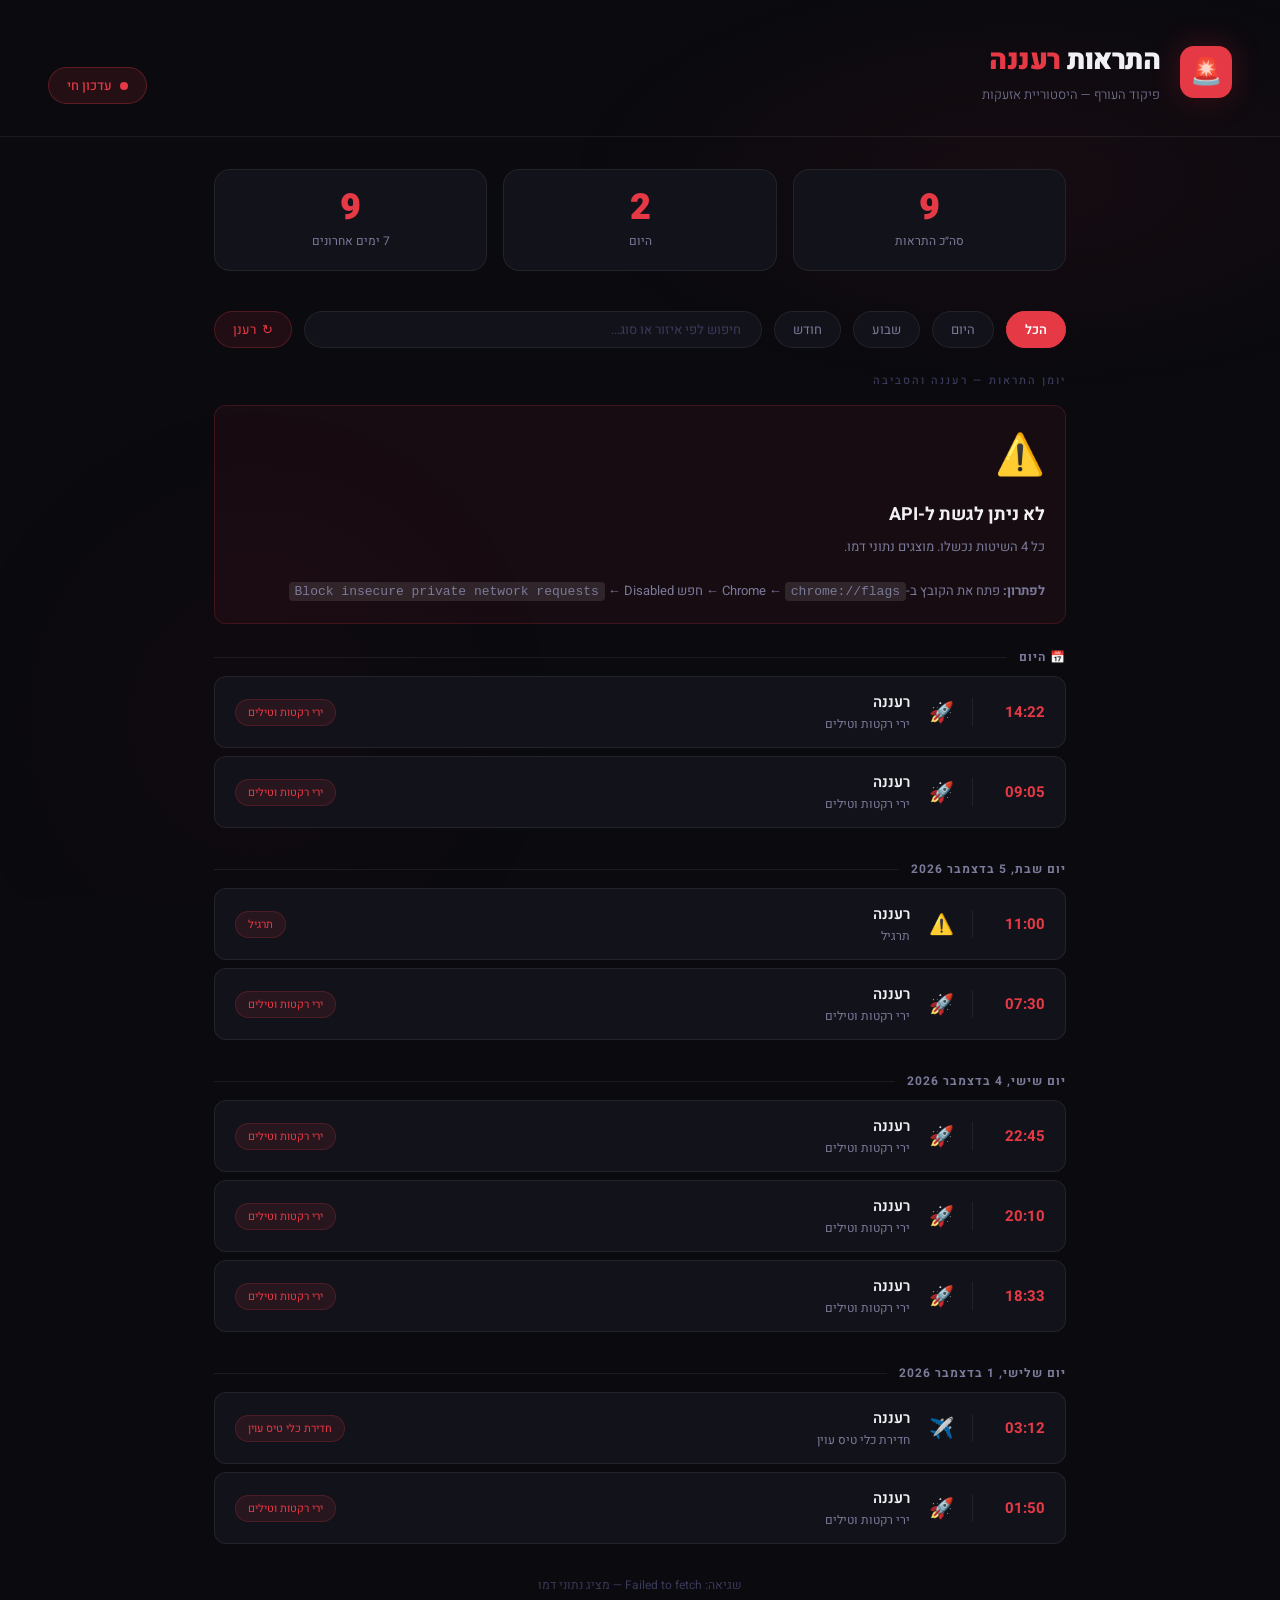
==== index.html @ 7f0c1ad1 "Add files via upload" ====
<!DOCTYPE html>
<html lang="he" dir="rtl">
<head>
  <meta charset="UTF-8">
  <meta name="viewport" content="width=device-width, initial-scale=1.0">
  <title>היסטוריית התראות — רעננה</title>
  <link href="https://fonts.googleapis.com/css2?family=Heebo:wght@300;400;500;700;900&display=swap" rel="stylesheet">
  <style>
    :root {
      --red: #e63946;
      --red-dark: #b5172a;
      --red-glow: rgba(230, 57, 70, 0.25);
      --orange: #f4a261;
      --bg: #0a0a0f;
      --surface: #12121a;
      --surface2: #1a1a26;
      --border: rgba(255,255,255,0.07);
      --text: #f0f0f5;
      --text-muted: #7a7a9a;
      --text-dim: #3a3a5a;
    }

    * { box-sizing: border-box; margin: 0; padding: 0; }

    body {
      font-family: 'Heebo', sans-serif;
      background: var(--bg);
      color: var(--text);
      min-height: 100vh;
      overflow-x: hidden;
    }

    /* Animated background */
    body::before {
      content: '';
      position: fixed;
      inset: 0;
      background:
        radial-gradient(ellipse 60% 40% at 80% 20%, rgba(230,57,70,0.06) 0%, transparent 60%),
        radial-gradient(ellipse 40% 60% at 20% 80%, rgba(180,30,50,0.04) 0%, transparent 60%);
      pointer-events: none;
      z-index: 0;
    }

    header {
      position: relative;
      z-index: 1;
      padding: 40px 48px 32px;
      border-bottom: 1px solid var(--border);
      display: flex;
      align-items: flex-end;
      justify-content: space-between;
      flex-wrap: wrap;
      gap: 20px;
    }

    .header-left {
      display: flex;
      align-items: center;
      gap: 20px;
    }

    .siren-icon {
      width: 52px;
      height: 52px;
      background: var(--red);
      border-radius: 14px;
      display: flex;
      align-items: center;
      justify-content: center;
      font-size: 26px;
      box-shadow: 0 0 30px var(--red-glow), 0 4px 16px rgba(0,0,0,0.4);
      animation: pulseIcon 3s ease-in-out infinite;
    }

    @keyframes pulseIcon {
      0%, 100% { box-shadow: 0 0 30px var(--red-glow), 0 4px 16px rgba(0,0,0,0.4); }
      50% { box-shadow: 0 0 50px rgba(230,57,70,0.5), 0 4px 16px rgba(0,0,0,0.4); }
    }

    h1 {
      font-size: 28px;
      font-weight: 900;
      letter-spacing: -0.5px;
    }

    h1 span {
      color: var(--red);
    }

    .subtitle {
      font-size: 13px;
      color: var(--text-muted);
      font-weight: 300;
      margin-top: 4px;
    }

    .live-badge {
      display: flex;
      align-items: center;
      gap: 8px;
      background: rgba(230,57,70,0.12);
      border: 1px solid rgba(230,57,70,0.3);
      border-radius: 50px;
      padding: 8px 18px;
      font-size: 13px;
      font-weight: 500;
      color: var(--red);
    }

    .live-dot {
      width: 8px;
      height: 8px;
      background: var(--red);
      border-radius: 50%;
      animation: blink 1.4s infinite;
    }

    @keyframes blink {
      0%, 100% { opacity: 1; }
      50% { opacity: 0.2; }
    }

    .main {
      position: relative;
      z-index: 1;
      max-width: 900px;
      margin: 0 auto;
      padding: 32px 24px 80px;
    }

    /* Stats bar */
    .stats-bar {
      display: grid;
      grid-template-columns: repeat(3, 1fr);
      gap: 16px;
      margin-bottom: 40px;
    }

    .stat-card {
      background: var(--surface);
      border: 1px solid var(--border);
      border-radius: 16px;
      padding: 20px 24px;
      text-align: center;
      transition: border-color 0.2s;
    }

    .stat-card:hover { border-color: rgba(230,57,70,0.3); }

    .stat-number {
      font-size: 36px;
      font-weight: 900;
      color: var(--red);
      line-height: 1;
      font-variant-numeric: tabular-nums;
    }

    .stat-label {
      font-size: 12px;
      color: var(--text-muted);
      margin-top: 6px;
      font-weight: 400;
    }

    /* Filter bar */
    .filter-bar {
      display: flex;
      align-items: center;
      gap: 12px;
      margin-bottom: 24px;
      flex-wrap: wrap;
    }

    .filter-btn {
      background: var(--surface);
      border: 1px solid var(--border);
      color: var(--text-muted);
      border-radius: 50px;
      padding: 8px 18px;
      font-size: 13px;
      font-family: 'Heebo', sans-serif;
      cursor: pointer;
      transition: all 0.2s;
    }

    .filter-btn:hover { border-color: var(--red); color: var(--text); }
    .filter-btn.active { background: var(--red); border-color: var(--red); color: white; font-weight: 600; }

    .search-input {
      background: var(--surface);
      border: 1px solid var(--border);
      color: var(--text);
      border-radius: 50px;
      padding: 8px 20px;
      font-size: 13px;
      font-family: 'Heebo', sans-serif;
      outline: none;
      transition: border-color 0.2s;
      flex: 1;
      min-width: 160px;
    }

    .search-input:focus { border-color: rgba(230,57,70,0.5); }
    .search-input::placeholder { color: var(--text-dim); }

    /* Refresh button */
    .refresh-btn {
      background: rgba(230,57,70,0.1);
      border: 1px solid rgba(230,57,70,0.25);
      color: var(--red);
      border-radius: 50px;
      padding: 8px 18px;
      font-size: 13px;
      font-family: 'Heebo', sans-serif;
      cursor: pointer;
      transition: all 0.2s;
      display: flex;
      align-items: center;
      gap: 6px;
    }

    .refresh-btn:hover { background: rgba(230,57,70,0.2); }
    .refresh-btn.spinning .spin-icon { animation: spin 0.8s linear infinite; }
    @keyframes spin { to { transform: rotate(360deg); } }

    /* Alert list */
    .alerts-section-title {
      font-size: 11px;
      letter-spacing: 2px;
      text-transform: uppercase;
      color: var(--text-dim);
      margin-bottom: 16px;
      font-weight: 500;
    }

    .date-group {
      margin-bottom: 32px;
    }

    .date-header {
      font-size: 12px;
      font-weight: 700;
      color: var(--text-muted);
      letter-spacing: 1px;
      margin-bottom: 10px;
      display: flex;
      align-items: center;
      gap: 12px;
    }

    .date-header::after {
      content: '';
      flex: 1;
      height: 1px;
      background: var(--border);
    }

    .alert-row {
      background: var(--surface);
      border: 1px solid var(--border);
      border-radius: 12px;
      padding: 14px 20px;
      margin-bottom: 8px;
      display: flex;
      align-items: center;
      gap: 16px;
      transition: all 0.2s;
      animation: slideIn 0.35s ease both;
    }

    @keyframes slideIn {
      from { opacity: 0; transform: translateY(10px); }
      to   { opacity: 1; transform: translateY(0); }
    }

    .alert-row:hover {
      border-color: rgba(230,57,70,0.25);
      background: var(--surface2);
      transform: translateX(-2px);
    }

    .alert-time {
      font-size: 15px;
      font-weight: 700;
      color: var(--red);
      font-variant-numeric: tabular-nums;
      min-width: 56px;
    }

    .alert-divider {
      width: 1px;
      height: 28px;
      background: var(--border);
    }

    .alert-cat-icon {
      font-size: 20px;
      width: 30px;
      text-align: center;
    }

    .alert-info { flex: 1; }

    .alert-area {
      font-size: 15px;
      font-weight: 600;
      color: var(--text);
    }

    .alert-type {
      font-size: 12px;
      color: var(--text-muted);
      margin-top: 2px;
    }

    .alert-pill {
      font-size: 11px;
      padding: 4px 12px;
      border-radius: 50px;
      background: rgba(230,57,70,0.1);
      color: var(--red);
      border: 1px solid rgba(230,57,70,0.2);
      white-space: nowrap;
    }

    /* Loading & empty states */
    .loading-state, .empty-state, .error-state {
      text-align: center;
      padding: 80px 20px;
      color: var(--text-muted);
    }

    .loading-ring {
      width: 48px;
      height: 48px;
      border: 3px solid var(--border);
      border-top-color: var(--red);
      border-radius: 50%;
      animation: spin 0.8s linear infinite;
      margin: 0 auto 20px;
    }

    .loading-state p { font-size: 14px; color: var(--text-muted); }

    .empty-icon { font-size: 48px; margin-bottom: 16px; }
    .empty-state h3 { font-size: 18px; color: var(--text); margin-bottom: 8px; }
    .empty-state p { font-size: 14px; }

    .error-icon { font-size: 40px; margin-bottom: 16px; }
    .error-state h3 { font-size: 18px; color: var(--text); margin-bottom: 8px; }
    .error-state p { font-size: 13px; }

    /* Last update */
    .last-update {
      font-size: 12px;
      color: var(--text-dim);
      text-align: center;
      margin-top: 32px;
    }

    @media (max-width: 600px) {
      header { padding: 24px 20px; }
      .stats-bar { grid-template-columns: repeat(3, 1fr); gap: 10px; }
      .stat-number { font-size: 26px; }
    }
  </style>
</head>
<body>

<header>
  <div class="header-left">
    <div class="siren-icon">🚨</div>
    <div>
      <h1>התראות <span>רעננה</span></h1>
      <div class="subtitle">פיקוד העורף — היסטוריית אזעקות</div>
    </div>
  </div>
  <div class="live-badge">
    <div class="live-dot"></div>
    עדכון חי
  </div>
</header>

<div class="main">

  <div class="stats-bar" id="statsBar">
    <div class="stat-card">
      <div class="stat-number" id="totalCount">—</div>
      <div class="stat-label">סה״כ התראות</div>
    </div>
    <div class="stat-card">
      <div class="stat-number" id="todayCount">—</div>
      <div class="stat-label">היום</div>
    </div>
    <div class="stat-card">
      <div class="stat-number" id="weekCount">—</div>
      <div class="stat-label">7 ימים אחרונים</div>
    </div>
  </div>

  <div class="filter-bar">
    <button class="filter-btn active" onclick="setFilter('all', this)">הכל</button>
    <button class="filter-btn" onclick="setFilter('היום', this)">היום</button>
    <button class="filter-btn" onclick="setFilter('שבוע', this)">שבוע</button>
    <button class="filter-btn" onclick="setFilter('חודש', this)">חודש</button>
    <input class="search-input" type="text" id="searchInput" placeholder="חיפוש לפי איזור או סוג..." oninput="renderAlerts()">
    <button class="refresh-btn" id="refreshBtn" onclick="loadAlerts()">
      <span class="spin-icon">↻</span> רענן
    </button>
  </div>

  <div class="alerts-section-title">יומן התראות — רעננה והסביבה</div>

  <div id="alertsContainer">
    <div class="loading-state">
      <div class="loading-ring"></div>
      <p>טוען היסטוריית התראות...</p>
    </div>
  </div>

  <div class="last-update" id="lastUpdate"></div>

</div>

<script>
  const CITY_NAMES = ['רעננה'];
  let allAlerts = [];
  let activeFilter = 'all';

  const CAT_MAP = {
    1: { icon: '🚀', label: 'ירי רקטות וטילים' },
    2: { icon: '✈️', label: 'חדירת כלי טיס עוין' },
    3: { icon: '📡', label: 'אירוע רדיולוגי' },
    4: { icon: '☢️', label: 'חומרים מסוכנים' },
    5: { icon: '🌊', label: 'צונאמי' },
    6: { icon: '🌍', label: 'רעידת אדמה' },
    7: { icon: '🔫', label: 'חדירת מחבלים' },
    13: { icon: '🚀', label: 'ירי בלתי קונבנציונלי' },
    101: { icon: '⚠️', label: 'תרגיל' },
  };

  function getCatInfo(cat) {
    return CAT_MAP[cat] || { icon: '🔔', label: 'התרעה' };
  }

  function parseDate(dateStr) {
    // format: "dd.mm.yyyy" or ISO
    if (!dateStr) return null;
    if (dateStr.includes('T')) return new Date(dateStr);
    const [d, m, y] = dateStr.split('.');
    if (!d || !m || !y) return null;
    return new Date(`${y}-${m.padStart(2,'0')}-${d.padStart(2,'0')}`);
  }

  function formatHebrewDate(dateStr) {
    const d = parseDate(dateStr);
    if (!d) return dateStr;
    return d.toLocaleDateString('he-IL', { weekday: 'long', year: 'numeric', month: 'long', day: 'numeric' });
  }

  function isToday(dateStr) {
    const d = parseDate(dateStr);
    if (!d) return false;
    const now = new Date();
    return d.toDateString() === now.toDateString();
  }

  function isThisWeek(dateStr) {
    const d = parseDate(dateStr);
    if (!d) return false;
    const now = new Date();
    return (now - d) <= 7 * 24 * 60 * 60 * 1000;
  }

  function isThisMonth(dateStr) {
    const d = parseDate(dateStr);
    if (!d) return false;
    const now = new Date();
    return (now - d) <= 30 * 24 * 60 * 60 * 1000;
  }

  function setFilter(f, btn) {
    activeFilter = f;
    document.querySelectorAll('.filter-btn').forEach(b => b.classList.remove('active'));
    btn.classList.add('active');
    renderAlerts();
  }

  function getFilteredAlerts() {
    const search = document.getElementById('searchInput').value.trim().toLowerCase();
    return allAlerts.filter(a => {
      const matchCity = CITY_NAMES.some(c => (a.data || '').includes(c));
      if (!matchCity) return false;

      if (activeFilter === 'היום' && !isToday(a.date)) return false;
      if (activeFilter === 'שבוע' && !isThisWeek(a.date)) return false;
      if (activeFilter === 'חודש' && !isThisMonth(a.date)) return false;

      if (search) {
        const hay = ((a.data || '') + (a.title || '') + (a.date || '') + (a.time || '')).toLowerCase();
        if (!hay.includes(search)) return false;
      }

      return true;
    });
  }

  function renderAlerts() {
    const container = document.getElementById('alertsContainer');
    const filtered = getFilteredAlerts();

    if (filtered.length === 0) {
      container.innerHTML = `
        <div class="empty-state">
          <div class="empty-icon">🛡️</div>
          <h3>אין התראות</h3>
          <p>לא נמצאו התראות לרעננה בטווח הזמן הנבחר</p>
        </div>`;
      return;
    }

    // Group by date
    const groups = {};
    filtered.forEach(a => {
      const key = a.date || 'לא ידוע';
      if (!groups[key]) groups[key] = [];
      groups[key].push(a);
    });

    // Sort dates descending
    const sortedDates = Object.keys(groups).sort((a, b) => {
      const da = parseDate(a), db = parseDate(b);
      if (!da || !db) return 0;
      return db - da;
    });

    let html = '';
    sortedDates.forEach((dateKey, di) => {
      const label = isToday(dateKey) ? '📅 היום' : formatHebrewDate(dateKey);
      html += `<div class="date-group">
        <div class="date-header">${label}</div>`;

      groups[dateKey]
        .sort((a, b) => (b.time || '').localeCompare(a.time || ''))
        .forEach((alert, i) => {
          const cat = getCatInfo(alert.cat);
          const delay = (di * 3 + i) * 0.04;
          html += `
          <div class="alert-row" style="animation-delay:${delay}s">
            <div class="alert-time">${alert.time || '--:--'}</div>
            <div class="alert-divider"></div>
            <div class="alert-cat-icon">${cat.icon}</div>
            <div class="alert-info">
              <div class="alert-area">${alert.data || 'לא ידוע'}</div>
              <div class="alert-type">${alert.title || cat.label}</div>
            </div>
            <div class="alert-pill">${cat.label}</div>
          </div>`;
        });

      html += '</div>';
    });

    container.innerHTML = html;
  }

  function updateStats() {
    const raananaAlerts = allAlerts.filter(a =>
      CITY_NAMES.some(c => (a.data || '').includes(c))
    );

    document.getElementById('totalCount').textContent = raananaAlerts.length;
    document.getElementById('todayCount').textContent = raananaAlerts.filter(a => isToday(a.date)).length;
    document.getElementById('weekCount').textContent = raananaAlerts.filter(a => isThisWeek(a.date)).length;
  }

  async function loadAlerts() {
    const btn = document.getElementById('refreshBtn');
    btn.classList.add('spinning');
    document.getElementById('alertsContainer').innerHTML = `
      <div class="loading-state">
        <div class="loading-ring"></div>
        <p>טוען היסטוריית התראות...</p>
      </div>`;

    const OREF_URL = 'https://www.oref.org.il/WarningMessages/History/AlertsHistory.json';

    // Try multiple strategies to fetch the data
    const strategies = [
      // Strategy 1: Direct with correct Referer (works when opened as local file in Israel)
      () => fetch(OREF_URL, {
        method: 'GET',
        headers: {
          'Referer': 'https://www.oref.org.il/',
          'X-Requested-With': 'XMLHttpRequest',
          'Accept': 'application/json, text/plain, */*'
        }
      }),
      // Strategy 2: allorigins.win proxy
      () => fetch(`https://api.allorigins.win/raw?url=${encodeURIComponent(OREF_URL)}`),
      // Strategy 3: corsproxy.io
      () => fetch(`https://corsproxy.io/?${encodeURIComponent(OREF_URL)}`),
      // Strategy 4: cors-anywhere (may require activation)
      () => fetch(`https://cors-anywhere.herokuapp.com/${OREF_URL}`, {
        headers: { 'X-Requested-With': 'XMLHttpRequest' }
      }),
    ];

    let success = false;
    let lastErr = null;

    for (let i = 0; i < strategies.length; i++) {
      try {
        document.getElementById('lastUpdate').textContent = `מנסה שיטה ${i + 1} מתוך ${strategies.length}...`;
        const resp = await strategies[i]();
        if (!resp.ok) throw new Error(`HTTP ${resp.status}`);
        const data = await resp.json();

        if (Array.isArray(data) && data.length > 0) {
          allAlerts = data;
        } else if (data && Array.isArray(data.alerts)) {
          allAlerts = data.alerts;
        } else if (Array.isArray(data) && data.length === 0) {
          allAlerts = []; // valid empty response
        } else {
          throw new Error('תבנית נתונים לא צפויה');
        }

        updateStats();
        renderAlerts();
        const now = new Date();
        document.getElementById('lastUpdate').textContent =
          `✅ עדכון אחרון: ${now.toLocaleTimeString('he-IL')} (שיטה ${i + 1})`;
        success = true;
        break;
      } catch (err) {
        lastErr = err;
        console.warn(`Strategy ${i + 1} failed:`, err.message);
      }
    }

    if (!success) {
      allAlerts = getDemoData();
      updateStats();
      renderAlerts();

      document.getElementById('alertsContainer').insertAdjacentHTML('afterbegin', `
        <div class="error-state" style="background:rgba(230,57,70,0.06);border:1px solid rgba(230,57,70,0.2);border-radius:12px;padding:20px;margin-bottom:24px;text-align:right;">
          <div class="error-icon">⚠️</div>
          <h3>לא ניתן לגשת ל-API</h3>
          <p style="margin-top:8px;font-size:13px;line-height:1.7">
            כל 4 השיטות נכשלו. מוצגים נתוני דמו.<br><br>
            <strong>לפתרון:</strong> פתח את הקובץ ב-Chrome ←
            <code style="background:rgba(255,255,255,0.1);padding:2px 6px;border-radius:4px">chrome://flags</code>
            ← חפש <code style="background:rgba(255,255,255,0.1);padding:2px 6px;border-radius:4px">Block insecure private network requests</code>
            ← Disabled
          </p>
        </div>`);

      document.getElementById('lastUpdate').textContent = `שגיאה: ${lastErr?.message || 'לא ידוע'} — מציג נתוני דמו`;
    }

    btn.classList.remove('spinning');
  }

  function getDemoData() {
    const today = new Date();
    const fmt = (d) => `${String(d.getDate()).padStart(2,'0')}.${String(d.getMonth()+1).padStart(2,'0')}.${d.getFullYear()}`;
    const yesterday = new Date(today); yesterday.setDate(today.getDate()-1);
    const twoDaysAgo = new Date(today); twoDaysAgo.setDate(today.getDate()-2);
    const fiveDaysAgo = new Date(today); fiveDaysAgo.setDate(today.getDate()-5);

    return [
      { data: 'רעננה', title: 'ירי רקטות וטילים', date: fmt(today), time: '14:22', cat: 1 },
      { data: 'רעננה', title: 'ירי רקטות וטילים', date: fmt(today), time: '09:05', cat: 1 },
      { data: 'רעננה', title: 'תרגיל', date: fmt(yesterday), time: '11:00', cat: 101 },
      { data: 'רעננה', title: 'ירי רקטות וטילים', date: fmt(yesterday), time: '07:30', cat: 1 },
      { data: 'רעננה', title: 'ירי רקטות וטילים', date: fmt(twoDaysAgo), time: '22:45', cat: 1 },
      { data: 'רעננה', title: 'ירי רקטות וטילים', date: fmt(twoDaysAgo), time: '20:10', cat: 1 },
      { data: 'רעננה', title: 'ירי רקטות וטילים', date: fmt(twoDaysAgo), time: '18:33', cat: 1 },
      { data: 'רעננה', title: 'חדירת כלי טיס עוין', date: fmt(fiveDaysAgo), time: '03:12', cat: 2 },
      { data: 'רעננה', title: 'ירי רקטות וטילים', date: fmt(fiveDaysAgo), time: '01:50', cat: 1 },
    ];
  }

  // Auto-refresh every 60 seconds
  loadAlerts();
  setInterval(loadAlerts, 60000);
</script>
</body>
</html>
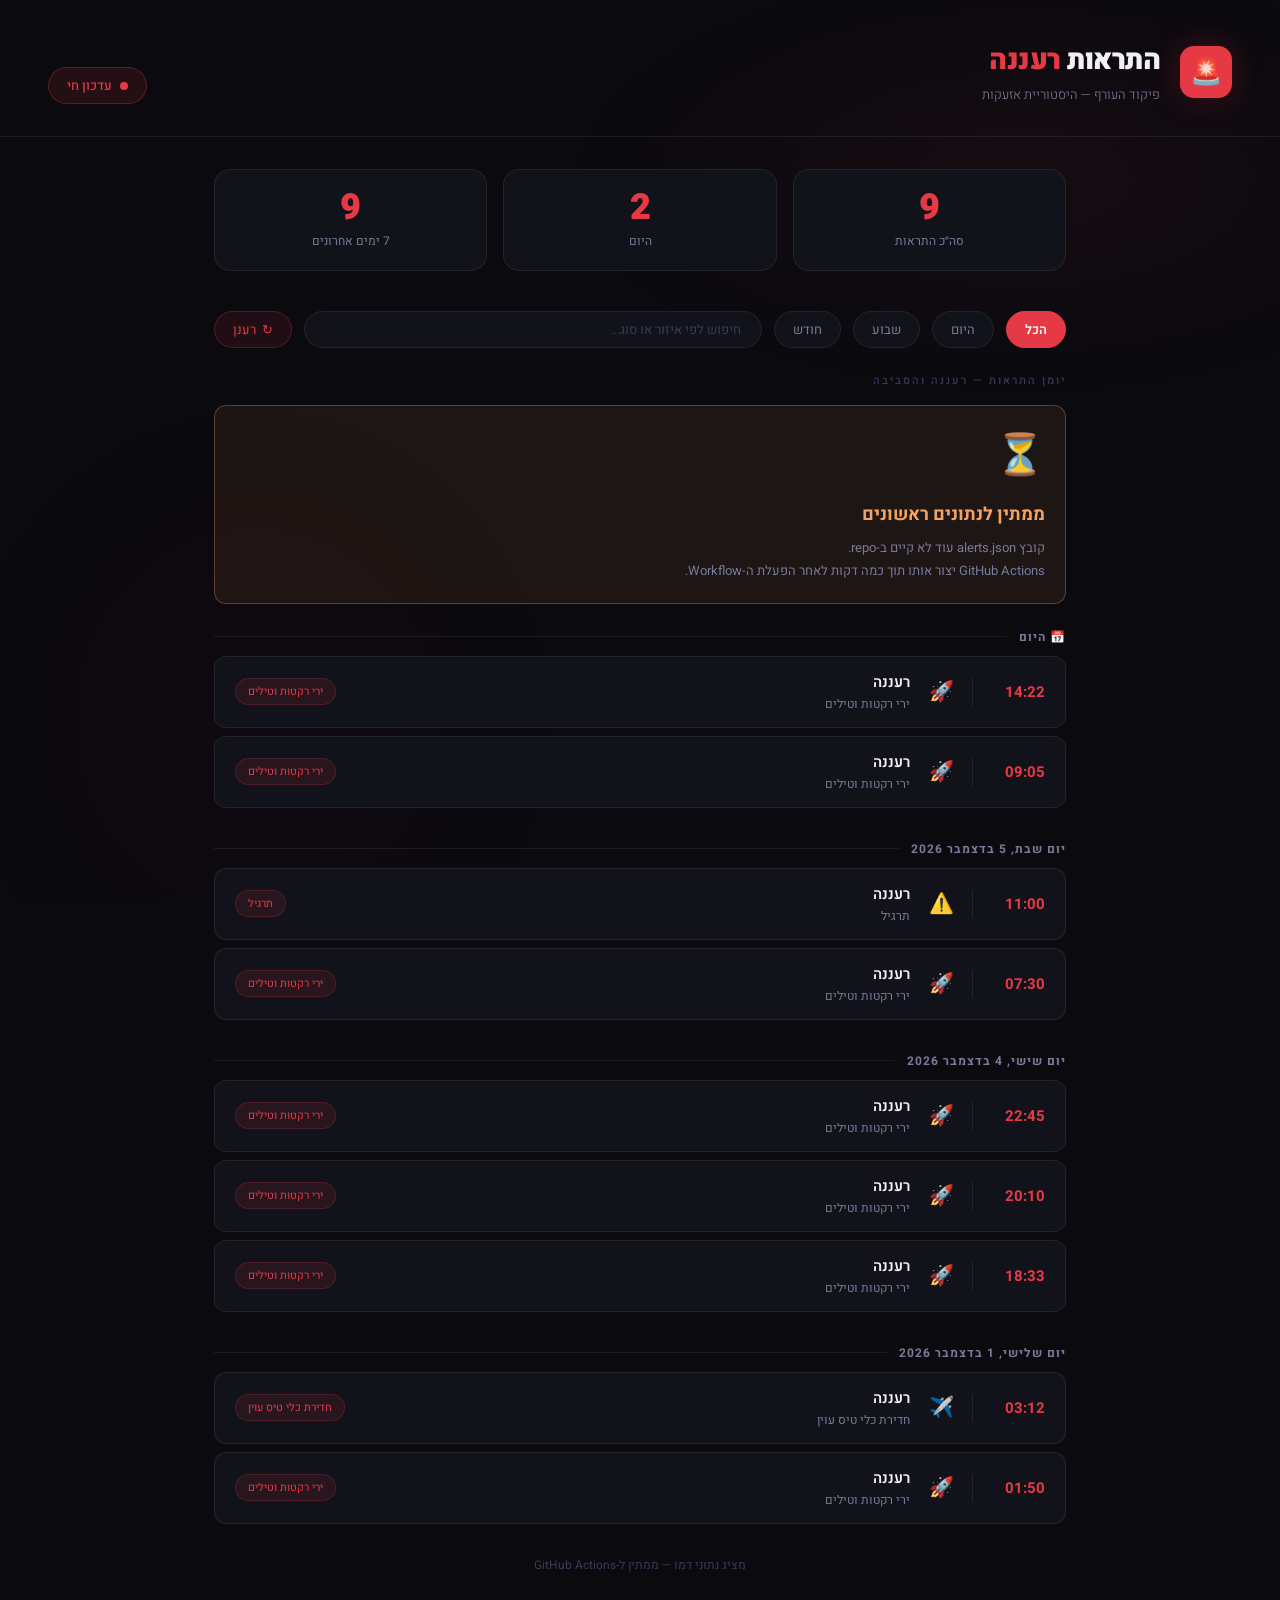
==== commit 2868f0f0: "Add files via upload" ====
--- a/index.html
+++ b/index.html
@@ -584,84 +584,43 @@
         <p>טוען היסטוריית התראות...</p>
       </div>`;
 
-    const OREF_URL = 'https://www.oref.org.il/WarningMessages/History/AlertsHistory.json';
-
-    // Try multiple strategies to fetch the data
-    const strategies = [
-      // Strategy 1: Direct with correct Referer (works when opened as local file in Israel)
-      () => fetch(OREF_URL, {
-        method: 'GET',
-        headers: {
-          'Referer': 'https://www.oref.org.il/',
-          'X-Requested-With': 'XMLHttpRequest',
-          'Accept': 'application/json, text/plain, */*'
-        }
-      }),
-      // Strategy 2: allorigins.win proxy
-      () => fetch(`https://api.allorigins.win/raw?url=${encodeURIComponent(OREF_URL)}`),
-      // Strategy 3: corsproxy.io
-      () => fetch(`https://corsproxy.io/?${encodeURIComponent(OREF_URL)}`),
-      // Strategy 4: cors-anywhere (may require activation)
-      () => fetch(`https://cors-anywhere.herokuapp.com/${OREF_URL}`, {
-        headers: { 'X-Requested-With': 'XMLHttpRequest' }
-      }),
-    ];
-
-    let success = false;
-    let lastErr = null;
-
-    for (let i = 0; i < strategies.length; i++) {
-      try {
-        document.getElementById('lastUpdate').textContent = `מנסה שיטה ${i + 1} מתוך ${strategies.length}...`;
-        const resp = await strategies[i]();
-        if (!resp.ok) throw new Error(`HTTP ${resp.status}`);
-        const data = await resp.json();
-
-        if (Array.isArray(data) && data.length > 0) {
-          allAlerts = data;
-        } else if (data && Array.isArray(data.alerts)) {
-          allAlerts = data.alerts;
-        } else if (Array.isArray(data) && data.length === 0) {
-          allAlerts = []; // valid empty response
-        } else {
-          throw new Error('תבנית נתונים לא צפויה');
-        }
-
-        updateStats();
-        renderAlerts();
-        const now = new Date();
-        document.getElementById('lastUpdate').textContent =
-          `✅ עדכון אחרון: ${now.toLocaleTimeString('he-IL')} (שיטה ${i + 1})`;
-        success = true;
-        break;
-      } catch (err) {
-        lastErr = err;
-        console.warn(`Strategy ${i + 1} failed:`, err.message);
+    try {
+      // Fetch alerts.json from same repo — populated every 5min by GitHub Actions
+      const resp = await fetch('./alerts.json?t=' + Date.now());
+      if (!resp.ok) throw new Error(`HTTP ${resp.status}`);
+      const data = await resp.json();
+
+      if (Array.isArray(data)) {
+        allAlerts = data;
+      } else if (data && Array.isArray(data.alerts)) {
+        allAlerts = data.alerts;
+      } else {
+        throw new Error('תבנית נתונים לא צפויה');
       }
-    }
-
-    if (!success) {
+
+      updateStats();
+      renderAlerts();
+      const now = new Date();
+      document.getElementById('lastUpdate').textContent =
+        `✅ עדכון אחרון: ${now.toLocaleTimeString('he-IL')}`;
+
+    } catch (err) {
       allAlerts = getDemoData();
       updateStats();
       renderAlerts();
-
       document.getElementById('alertsContainer').insertAdjacentHTML('afterbegin', `
-        <div class="error-state" style="background:rgba(230,57,70,0.06);border:1px solid rgba(230,57,70,0.2);border-radius:12px;padding:20px;margin-bottom:24px;text-align:right;">
-          <div class="error-icon">⚠️</div>
-          <h3>לא ניתן לגשת ל-API</h3>
-          <p style="margin-top:8px;font-size:13px;line-height:1.7">
-            כל 4 השיטות נכשלו. מוצגים נתוני דמו.<br><br>
-            <strong>לפתרון:</strong> פתח את הקובץ ב-Chrome ←
-            <code style="background:rgba(255,255,255,0.1);padding:2px 6px;border-radius:4px">chrome://flags</code>
-            ← חפש <code style="background:rgba(255,255,255,0.1);padding:2px 6px;border-radius:4px">Block insecure private network requests</code>
-            ← Disabled
+        <div class="error-state" style="background:rgba(244,162,97,0.08);border:1px solid rgba(244,162,97,0.3);border-radius:12px;padding:20px;margin-bottom:24px;text-align:right;">
+          <div class="error-icon">⏳</div>
+          <h3 style="color:#f4a261">ממתין לנתונים ראשונים</h3>
+          <p style="margin-top:8px;font-size:13px;line-height:1.8;color:var(--text-muted)">
+            קובץ alerts.json עוד לא קיים ב-repo.<br>
+            GitHub Actions יצור אותו תוך כמה דקות לאחר הפעלת ה-Workflow.
           </p>
         </div>`);
-
-      document.getElementById('lastUpdate').textContent = `שגיאה: ${lastErr?.message || 'לא ידוע'} — מציג נתוני דמו`;
-    }
-
-    btn.classList.remove('spinning');
+      document.getElementById('lastUpdate').textContent = 'מציג נתוני דמו — ממתין ל-GitHub Actions';
+    }
+
+        btn.classList.remove('spinning');
   }
 
   function getDemoData() {
